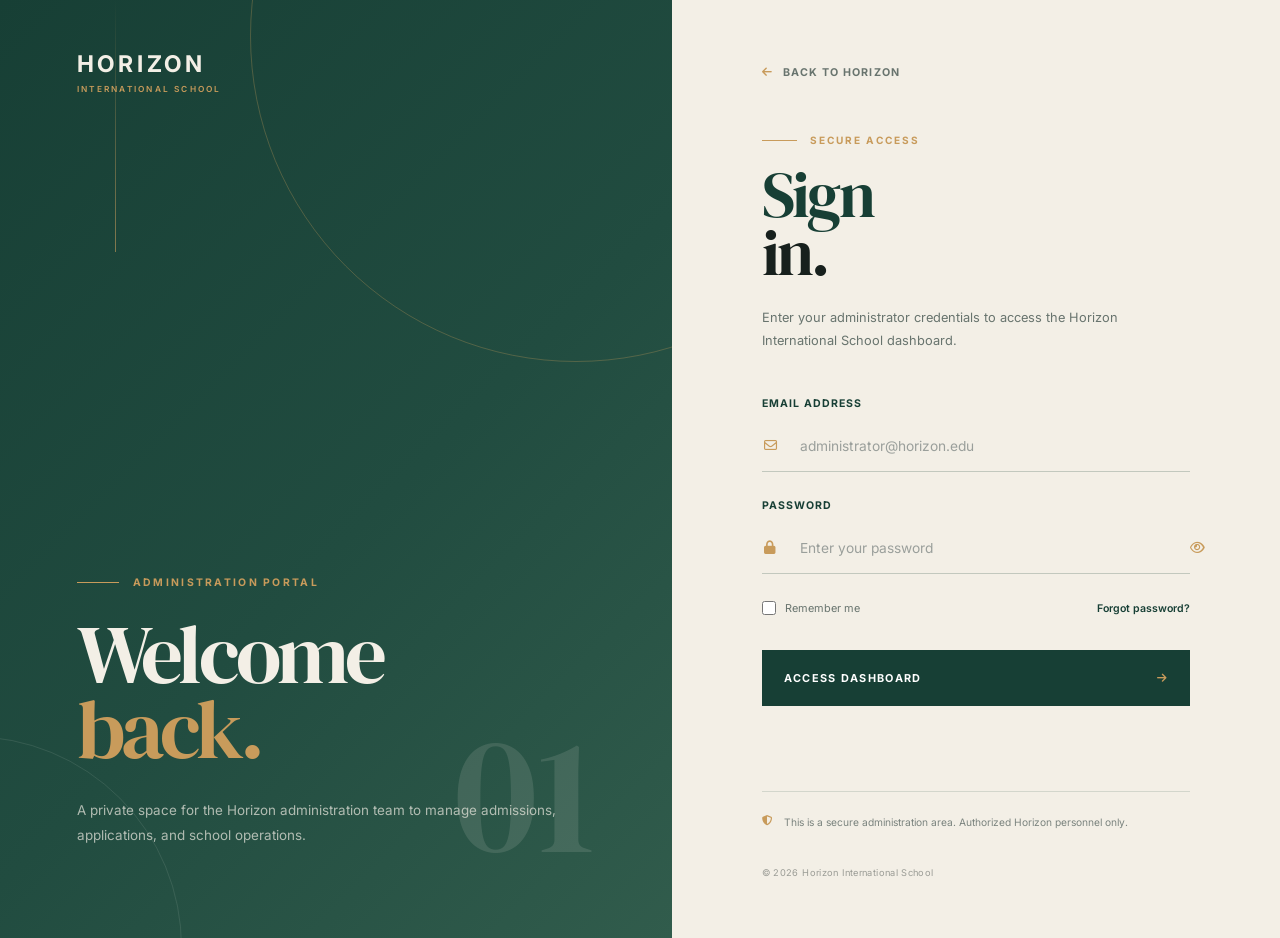
==== frontend/login.html @ b1070dce "Move login page to frontend" ====
<!DOCTYPE html>
<html lang="en">
<head>
    <meta charset="UTF-8">
    <meta name="viewport" content="width=device-width, initial-scale=1.0">

    <title>Horizon International School — Login</title>

    <!-- Google Fonts -->
    <link rel="preconnect" href="https://fonts.googleapis.com">
    <link rel="preconnect" href="https://fonts.gstatic.com" crossorigin>

    <link
        href="https://fonts.googleapis.com/css2?family=DM+Serif+Display&family=Inter:wght@400;500;600;700&display=swap"
        rel="stylesheet"
    >

    <!-- Font Awesome -->
    <link
        rel="stylesheet"
        href="https://cdnjs.cloudflare.com/ajax/libs/font-awesome/6.5.2/css/all.min.css"
    >

    <style>
        /* =========================================================
           HORIZON INTERNATIONAL SCHOOL
           LOGIN PAGE
        ========================================================= */

        :root {
            --forest: #173F35;
            --forest-light: #315C4C;
            --gold: #C89B5B;
            --ivory: #F3EFE6;
            --sand: #E6E0D4;
            --charcoal: #17201D;
            --white: #FFFFFF;
            --muted: #68746E;
            --border: rgba(23, 63, 53, 0.14);
            --transition: 0.4s ease;
        }

        /* =========================
           RESET
        ========================= */

        * {
            margin: 0;
            padding: 0;
            box-sizing: border-box;
        }

        html {
            scroll-behavior: smooth;
        }

        body {
            min-height: 100vh;
            font-family: "Inter", sans-serif;
            background: var(--ivory);
            color: var(--charcoal);
            overflow-x: hidden;
        }

        a {
            color: inherit;
            text-decoration: none;
        }

        button,
        input {
            font: inherit;
        }

        /* =========================
           PAGE
        ========================= */

        .login-page {
            min-height: 100vh;
            display: grid;
            grid-template-columns: 1.05fr 0.95fr;
        }

        /* =========================================================
           LEFT SIDE — BRAND
        ========================================================= */

        .login-visual {
            position: relative;
            min-height: 100vh;
            overflow: hidden;
            display: flex;
            align-items: flex-end;
            padding: 7vw 6vw;
            background:
                linear-gradient(
                    135deg,
                    var(--forest) 0%,
                    #214C40 55%,
                    var(--forest-light) 100%
                );
        }

        /* Decorative circles */

        .login-visual::before {
            content: "";
            position: absolute;
            width: 650px;
            height: 650px;
            top: -290px;
            right: -230px;
            border: 1px solid rgba(200, 155, 91, 0.3);
            border-radius: 50%;
        }

        .login-visual::after {
            content: "";
            position: absolute;
            width: 420px;
            height: 420px;
            left: -240px;
            bottom: -220px;
            border: 1px solid rgba(243, 239, 230, 0.1);
            border-radius: 50%;
        }

        /* Gold line */

        .visual-line {
            position: absolute;
            top: 0;
            left: 9vw;
            width: 1px;
            height: 28vh;
            background: linear-gradient(
                to bottom,
                rgba(200, 155, 91, 0),
                rgba(200, 155, 91, 0.6)
            );
        }

        /* Brand */

        .visual-brand {
            position: absolute;
            top: 50px;
            left: 6vw;
            z-index: 2;
        }

        .visual-brand-main {
            color: var(--ivory);
            font-size: clamp(1.25rem, 1.8vw, 1.8rem);
            font-weight: 700;
            letter-spacing: 0.16em;
        }

        .visual-brand-sub {
            margin-top: 6px;
            color: var(--gold);
            font-size: 0.52rem;
            font-weight: 600;
            letter-spacing: 0.27em;
        }

        /* Main visual content */

        .visual-content {
            position: relative;
            z-index: 2;
            max-width: 650px;
        }

        .visual-eyebrow {
            display: flex;
            align-items: center;
            gap: 14px;
            margin-bottom: 28px;

            color: var(--gold);
            font-size: 0.65rem;
            font-weight: 700;
            letter-spacing: 0.22em;
            text-transform: uppercase;
        }

        .visual-eyebrow::before {
            content: "";
            width: 42px;
            height: 1px;
            background: var(--gold);
        }

        .visual-content h1 {
            font-family: "DM Serif Display", serif;
            font-size: clamp(4rem, 6.5vw, 7rem);
            font-weight: 400;
            line-height: 0.9;
            letter-spacing: -0.045em;
            color: var(--ivory);
        }

        .visual-content h1 span {
            display: block;
            color: var(--gold);
        }

        .visual-description {
            max-width: 500px;
            margin-top: 32px;
            color: rgba(243, 239, 230, 0.68);
            font-size: 0.84rem;
            line-height: 1.85;
        }

        /* Decorative number */

        .visual-number {
            position: absolute;
            right: 6vw;
            bottom: 6vw;
            z-index: 2;

            color: rgba(243, 239, 230, 0.12);
            font-family: "DM Serif Display", serif;
            font-size: clamp(7rem, 13vw, 13rem);
            line-height: 0.8;
            user-select: none;
        }

        /* =========================================================
           RIGHT SIDE — LOGIN
        ========================================================= */

        .login-panel {
            min-height: 100vh;
            display: flex;
            align-items: center;
            justify-content: center;
            padding: 60px 7vw;
            background: var(--ivory);
        }

        .login-box {
            width: 100%;
            max-width: 470px;
            animation: loginIn 0.8s ease forwards;
        }

        /* Back link */

        .back-home {
            display: inline-flex;
            align-items: center;
            gap: 10px;
            margin-bottom: 55px;

            color: var(--muted);
            font-size: 0.67rem;
            font-weight: 700;
            letter-spacing: 0.1em;
            text-transform: uppercase;

            transition:
                color var(--transition),
                gap var(--transition);
        }

        .back-home i {
            color: var(--gold);
            font-size: 0.7rem;
        }

        .back-home:hover {
            color: var(--forest);
            gap: 14px;
        }

        /* Heading */

        .login-eyebrow {
            display: flex;
            align-items: center;
            gap: 13px;
            margin-bottom: 20px;

            color: var(--gold);
            font-size: 0.63rem;
            font-weight: 700;
            letter-spacing: 0.2em;
            text-transform: uppercase;
        }

        .login-eyebrow::before {
            content: "";
            width: 35px;
            height: 1px;
            background: var(--gold);
        }

        .login-box h2 {
            font-family: "DM Serif Display", serif;
            font-size: clamp(3.3rem, 5vw, 5.2rem);
            font-weight: 400;
            line-height: 0.9;
            letter-spacing: -0.04em;
            color: var(--forest);
        }

        .login-box h2 span {
            display: block;
            color: var(--charcoal);
        }

        .login-intro {
            max-width: 400px;
            margin-top: 25px;
            color: var(--muted);
            font-size: 0.8rem;
            line-height: 1.8;
        }

        /* =========================================================
           FORM
        ========================================================= */

        .login-form {
            margin-top: 45px;
        }

        .field {
            margin-bottom: 27px;
        }

        .field label {
            display: block;
            margin-bottom: 10px;

            color: var(--forest);
            font-size: 0.66rem;
            font-weight: 700;
            letter-spacing: 0.1em;
            text-transform: uppercase;
        }

        .input-wrap {
            position: relative;
        }

        .input-wrap i {
            position: absolute;
            left: 2px;
            top: 50%;
            transform: translateY(-50%);

            color: var(--gold);
            font-size: 0.82rem;
        }

        .input-wrap input {
            width: 100%;
            height: 52px;

            padding: 0 38px;

            border: none;
            border-bottom: 1px solid rgba(23, 63, 53, 0.22);
            border-radius: 0;

            outline: none;
            background: transparent;

            color: var(--charcoal);
            font-size: 0.86rem;

            transition:
                border-color var(--transition),
                padding var(--transition);
        }

        .input-wrap input::placeholder {
            color: #9A9F9B;
        }

        .input-wrap input:focus {
            border-color: var(--gold);
        }

        /* Password button */

        .password-toggle {
            position: absolute;
            top: 50%;
            right: 2px;
            transform: translateY(-50%);

            border: none;
            background: transparent;

            color: #7A837E;
            cursor: pointer;

            transition: color var(--transition);
        }

        .password-toggle:hover {
            color: var(--forest);
        }

        /* =========================================================
           FORM OPTIONS
        ========================================================= */

        .form-options {
            display: flex;
            align-items: center;
            justify-content: space-between;
            gap: 20px;
            margin-top: 5px;
        }

        .remember {
            display: flex;
            align-items: center;
            gap: 9px;

            color: var(--muted);
            font-size: 0.68rem;
        }

        .remember input {
            width: 14px;
            height: 14px;
            accent-color: var(--forest);
            cursor: pointer;
        }

        .forgot-password {
            color: var(--forest);
            font-size: 0.66rem;
            font-weight: 600;
            transition: color var(--transition);
        }

        .forgot-password:hover {
            color: var(--gold);
        }

        /* =========================================================
           BUTTON
        ========================================================= */

        .login-button {
            width: 100%;
            min-height: 56px;

            margin-top: 35px;

            display: flex;
            align-items: center;
            justify-content: space-between;

            padding: 0 22px;

            border: none;
            background: var(--forest);
            color: var(--white);

            cursor: pointer;

            font-size: 0.68rem;
            font-weight: 700;
            letter-spacing: 0.12em;
            text-transform: uppercase;

            transition:
                background var(--transition),
                transform var(--transition);
        }

        .login-button span {
            display: flex;
            align-items: center;
            gap: 14px;
        }

        .login-button i {
            color: var(--gold);
            transition: transform var(--transition);
        }

        .login-button:hover {
            background: var(--forest-light);
            transform: translateY(-2px);
        }

        .login-button:hover i {
            transform: translateX(5px);
        }

        .login-button:disabled {
            opacity: 0.65;
            cursor: not-allowed;
            transform: none;
        }

        /* =========================================================
           STATUS
        ========================================================= */

        .login-status {
            min-height: 22px;
            margin-top: 18px;

            font-size: 0.72rem;
            line-height: 1.6;
        }

        /* =========================================================
           SECURITY NOTE
        ========================================================= */

        .security-note {
            display: flex;
            align-items: flex-start;
            gap: 12px;

            margin-top: 45px;
            padding-top: 22px;

            border-top: 1px solid var(--border);

            color: #7A837E;
            font-size: 0.64rem;
            line-height: 1.7;
        }

        .security-note i {
            margin-top: 2px;
            color: var(--gold);
        }

        /* =========================================================
           FOOTER
        ========================================================= */

        .login-footer {
            margin-top: 35px;

            color: rgba(23, 32, 29, 0.4);
            font-size: 0.58rem;
            letter-spacing: 0.04em;
        }

        /* =========================================================
           ANIMATION
        ========================================================= */

        @keyframes loginIn {
            from {
                opacity: 0;
                transform: translateY(25px);
            }

            to {
                opacity: 1;
                transform: translateY(0);
            }
        }

        /* =========================================================
           TABLET
        ========================================================= */

        @media (max-width: 950px) {

            .login-page {
                grid-template-columns: 1fr;
            }

            .login-visual {
                min-height: 420px;
                padding: 60px 7vw;
            }

            .visual-brand {
                left: 7vw;
                top: 35px;
            }

            .visual-content h1 {
                font-size: clamp(3.8rem, 9vw, 6rem);
            }

            .visual-number {
                right: 7vw;
                bottom: 45px;
            }

            .login-panel {
                min-height: auto;
                padding: 80px 7vw 70px;
            }

            .back-home {
                margin-bottom: 45px;
            }
        }

        /* =========================================================
           MOBILE
        ========================================================= */

        @media (max-width: 600px) {

            .login-visual {
                min-height: 390px;
                padding: 45px 6vw 55px;
            }

            .visual-brand {
                top: 28px;
                left: 6vw;
            }

            .visual-brand-main {
                font-size: 1.15rem;
            }

            .visual-brand-sub {
                font-size: 0.45rem;
            }

            .visual-content {
                max-width: 90%;
            }

            .visual-eyebrow {
                margin-bottom: 20px;
                font-size: 0.57rem;
            }

            .visual-content h1 {
                font-size: clamp(3.4rem, 15vw, 5rem);
            }

            .visual-description {
                margin-top: 23px;
                font-size: 0.75rem;
            }

            .visual-number {
                right: 5vw;
                bottom: 35px;
                font-size: 6rem;
            }

            .login-panel {
                padding: 65px 6vw 55px;
            }

            .back-home {
                margin-bottom: 40px;
            }

            .login-box h2 {
                font-size: clamp(3rem, 15vw, 4.5rem);
            }

            .login-intro {
                margin-top: 22px;
                font-size: 0.77rem;
            }

            .login-form {
                margin-top: 38px;
            }

            .form-options {
                align-items: flex-start;
                flex-direction: column;
                gap: 14px;
            }

            .forgot-password {
                display: none;
            }

            .security-note {
                margin-top: 38px;
            }
        }

        /* =========================================================
           SMALL PHONES
        ========================================================= */

        @media (max-width: 380px) {

            .login-visual {
                min-height: 365px;
            }

            .visual-content h1 {
                font-size: 3.25rem;
            }

            .visual-number {
                display: none;
            }

            .login-panel {
                padding-top: 55px;
            }

            .login-box h2 {
                font-size: 2.9rem;
            }
        }
    </style>
</head>

<body>

    <main class="login-page">

        <!-- =====================================================
             LEFT BRAND PANEL
        ====================================================== -->

        <section class="login-visual">

            <div class="visual-line"></div>

            <div class="visual-brand">
                <div class="visual-brand-main">
                    HORIZON
                </div>

                <div class="visual-brand-sub">
                    INTERNATIONAL SCHOOL
                </div>
            </div>

            <div class="visual-content">

                <div class="visual-eyebrow">
                    Administration Portal
                </div>

                <h1>
                    Welcome
                    <span>back.</span>
                </h1>

                <p class="visual-description">
                    A private space for the Horizon administration team
                    to manage admissions, applications, and school
                    operations.
                </p>

            </div>

            <div class="visual-number">
                01
            </div>

        </section>


        <!-- =====================================================
             LOGIN PANEL
        ====================================================== -->

        <section class="login-panel">

            <div class="login-box">

                <a href="index.html" class="back-home">
                    <i class="fa-solid fa-arrow-left"></i>
                    Back to Horizon
                </a>

                <div class="login-eyebrow">
                    Secure Access
                </div>

                <h2>
                    Sign
                    <span>in.</span>
                </h2>

                <p class="login-intro">
                    Enter your administrator credentials to access
                    the Horizon International School dashboard.
                </p>


                <!-- =================================================
                     LOGIN FORM
                ================================================== -->

                <form class="login-form" id="loginForm">

                    <!-- EMAIL -->

                    <div class="field">

                        <label for="email">
                            Email Address
                        </label>

                        <div class="input-wrap">

                            <i class="fa-regular fa-envelope"></i>

                            <input
                                type="email"
                                id="email"
                                name="email"
                                placeholder="administrator@horizon.edu"
                                autocomplete="username"
                                required
                            >

                        </div>

                    </div>


                    <!-- PASSWORD -->

                    <div class="field">

                        <label for="password">
                            Password
                        </label>

                        <div class="input-wrap">

                            <i class="fa-solid fa-lock"></i>

                            <input
                                type="password"
                                id="password"
                                name="password"
                                placeholder="Enter your password"
                                autocomplete="current-password"
                                required
                            >

                            <button
                                type="button"
                                class="password-toggle"
                                id="passwordToggle"
                                aria-label="Show password"
                            >
                                <i class="fa-regular fa-eye"></i>
                            </button>

                        </div>

                    </div>


                    <!-- OPTIONS -->

                    <div class="form-options">

                        <label class="remember">

                            <input
                                type="checkbox"
                                id="remember"
                                name="remember"
                            >

                            <span>Remember me</span>

                        </label>

                        <a href="#" class="forgot-password">
                            Forgot password?
                        </a>

                    </div>


                    <!-- SUBMIT -->

                    <button
                        type="submit"
                        class="login-button"
                        id="loginButton"
                    >

                        <span>
                            Access Dashboard
                        </span>

                        <i class="fa-solid fa-arrow-right"></i>

                    </button>


                    <!-- STATUS -->

                    <div
                        class="login-status"
                        id="loginStatus"
                        aria-live="polite"
                    ></div>

                </form>


                <!-- SECURITY -->

                <div class="security-note">

                    <i class="fa-solid fa-shield-halved"></i>

                    <p>
                        This is a secure administration area.
                        Authorized Horizon personnel only.
                    </p>

                </div>


                <div class="login-footer">
                    © 2026 Horizon International School
                </div>

            </div>

        </section>

    </main>


    <!-- Login JavaScript -->
    <script src="js/login.js"></script>

</body>
</html>
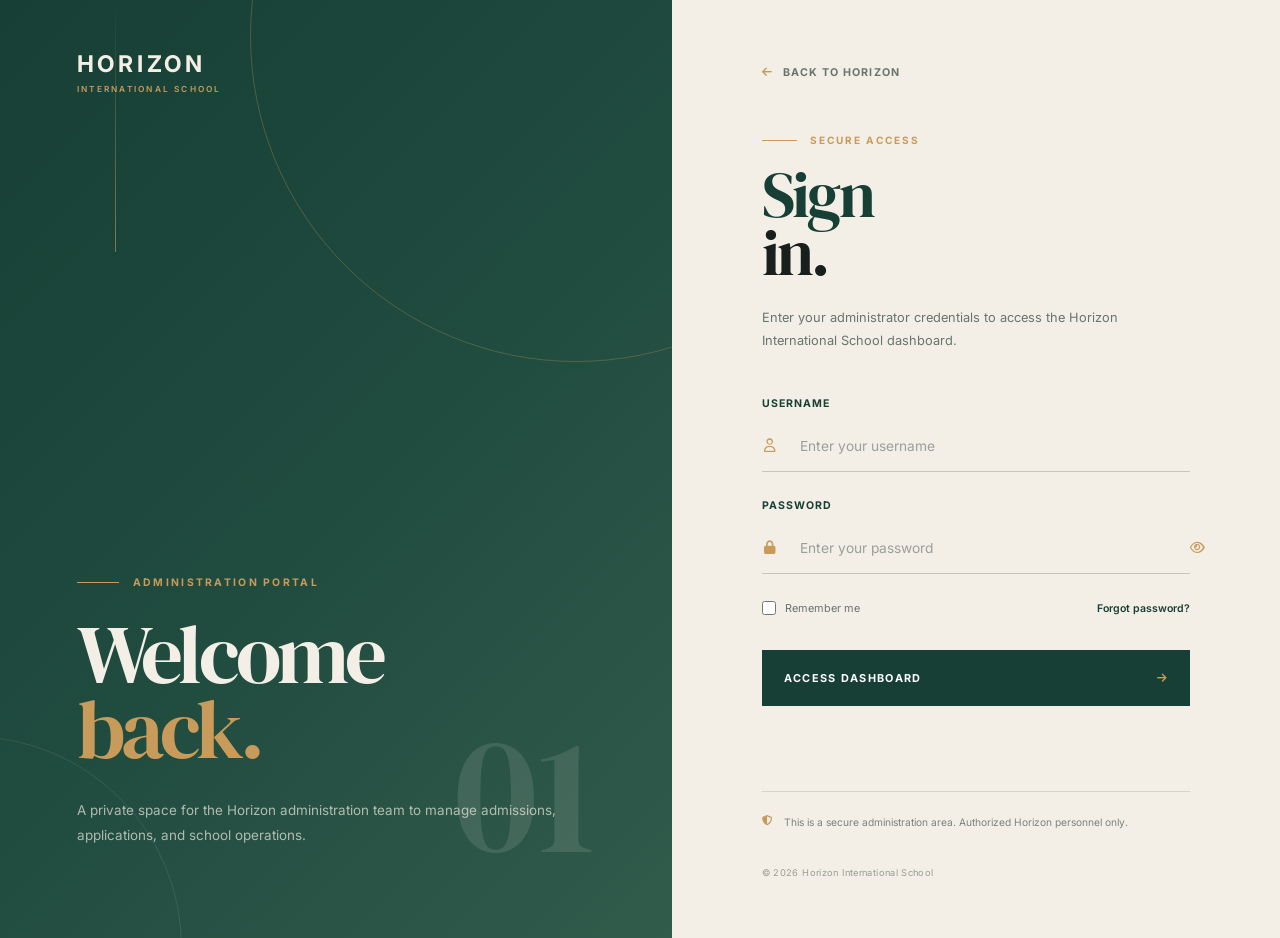
==== commit d8bc1542: "Add admin login authentication" ====
--- a/frontend/login.html
+++ b/frontend/login.html
@@ -805,31 +805,29 @@
 
                 <form class="login-form" id="loginForm">
 
-                    <!-- EMAIL -->
-
-                    <div class="field">
-
-                        <label for="email">
-                            Email Address
-                        </label>
-
-                        <div class="input-wrap">
-
-                            <i class="fa-regular fa-envelope"></i>
-
-                            <input
-                                type="email"
-                                id="email"
-                                name="email"
-                                placeholder="administrator@horizon.edu"
-                                autocomplete="username"
-                                required
-                            >
-
-                        </div>
-
-                    </div>
-
+                    <!-- USERNAME -->
+<div class="field">
+
+    <label for="username">
+        Username
+    </label>
+
+    <div class="input-wrap">
+
+        <i class="fa-regular fa-user"></i>
+
+        <input
+            type="text"
+            id="username"
+            name="username"
+            placeholder="Enter your username"
+            autocomplete="username"
+            required
+        >
+
+    </div>
+
+</div>
 
                     <!-- PASSWORD -->
 
